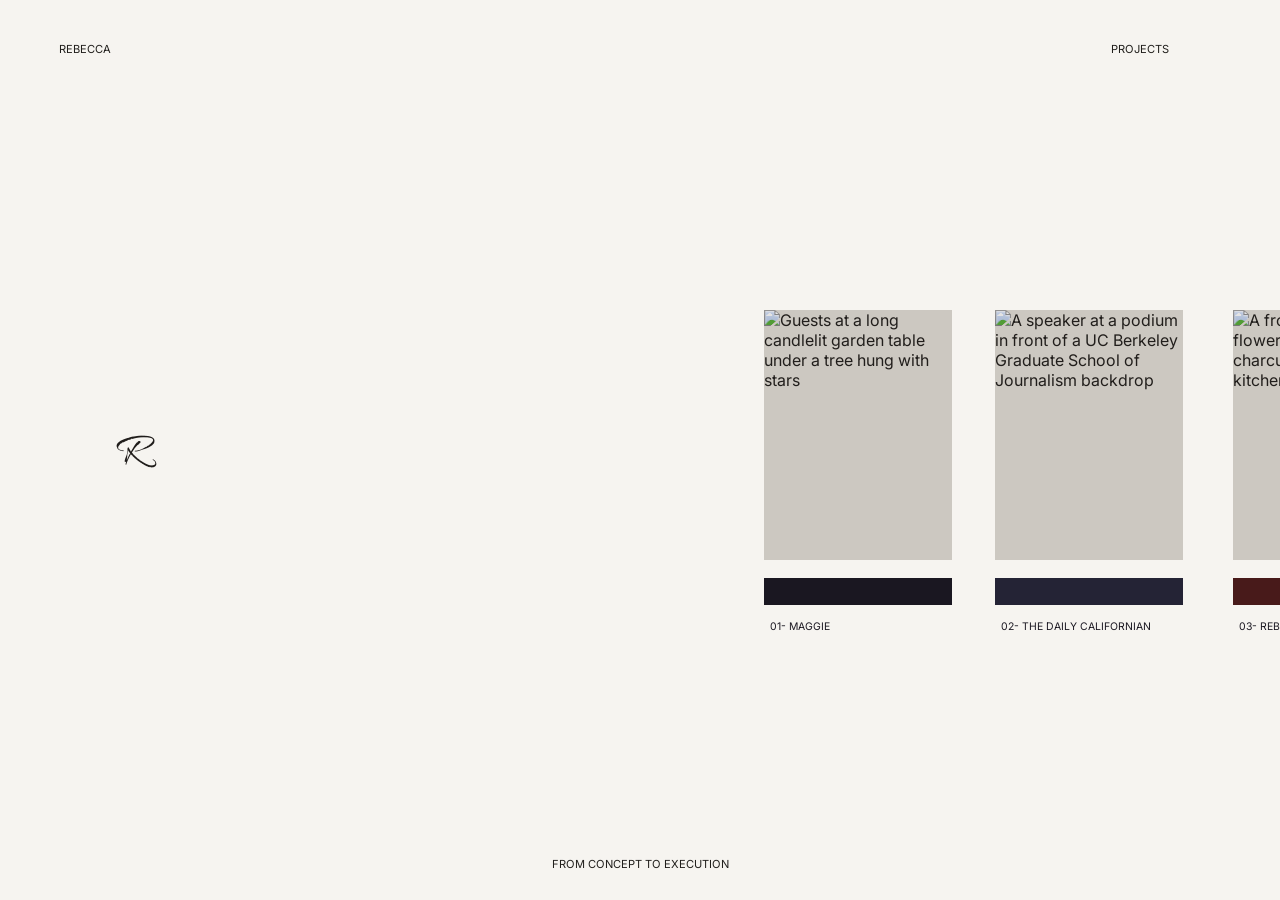
==== index.html @ b8e30552 "Add files via upload" ====
<!doctype html>
<html lang="en">
<head>
  <meta charset="utf-8">
  <meta name="viewport" content="width=device-width, initial-scale=1">
  <title>Rebecca — Events &amp; Experiences</title>
  <meta name="description" content="Rebecca Ding — events and experiences, from concept to execution.">
  <link rel="preconnect" href="https://fonts.googleapis.com">
  <link rel="preconnect" href="https://fonts.gstatic.com" crossorigin>
  <link rel="stylesheet" href="https://fonts.googleapis.com/css2?family=Inter:wght@400&family=Island+Moments&display=swap">
  <link rel="stylesheet" href="/styles.css">
</head>
<body class="landing">

  <header class="header">
    <a class="header__brand" href="/">REBECCA</a>
    <nav aria-label="Main">
      <ul class="header__nav">
        <li><a href="/projects">PROJECTS</a></li>
        <!-- Parked for now (page saved in /Portfolio/parked/about): <li><a href="/about">ABOUT</a></li> -->
        <!-- Parked for now (page saved in /Portfolio/parked/contact): <li><a href="/contact">CONTACT</a></li> -->
      </ul>
    </nav>
  </header>

  <main>
    <h1 class="visually-hidden">Rebecca Ding — selected projects</h1>

    <span class="monogram" aria-hidden="true">R</span>

    <!--
      Every card shares one size (a 3:4 photo frame + colour bar), set in
      styles.css. Photos are pre-cropped to 3:4, so no per-image cropping.
      Per card: --bar (colour bar) and --gap (space before it, in Figma px).
    -->
    <div class="track" tabindex="0" role="region" aria-label="Featured projects. Scroll horizontally.">
      <ol class="track__list">
        <li class="track__item card" style="--bar: var(--maggie);">
          <a class="card__link" href="/projects/maggie" aria-label="Maggie — view project">
            <span class="card__media">
              <img src="/images/projects/maggie/landing.jpg" width="900" height="1200"
                   alt="Guests at a long candlelit garden table under a tree hung with stars">
            </span>
            <span class="card__bar" aria-hidden="true"></span>
            <span class="card__label">01- MAGGIE</span>
          </a>
        </li>
        <li class="track__item card" style="--bar: var(--daily-californian); --gap: 62.87;">
          <a class="card__link" href="/projects/daily-californian" aria-label="The Daily Californian — view project">
            <span class="card__media">
              <img src="/images/projects/daily-californian/landing.jpg" width="900" height="1199"
                   alt="A speaker at a podium in front of a UC Berkeley Graduate School of Journalism backdrop">
            </span>
            <span class="card__bar" aria-hidden="true"></span>
            <span class="card__label">02- THE DAILY CALIFORNIAN</span>
          </a>
        </li>
        <li class="track__item card" style="--bar: var(--rebecca); --gap: 72.6;">
          <a class="card__link" href="/projects/rebecca" aria-label="Rebecca — view project">
            <span class="card__media">
              <img src="/images/projects/rebecca/landing.jpg" width="900" height="1200"
                   alt="A frosted cake, flowers, wine and a charcuterie board on a kitchen counter">
            </span>
            <span class="card__bar" aria-hidden="true"></span>
            <span class="card__label">03- REBECCA</span>
          </a>
        </li>
        <li class="track__item card" style="--bar: var(--fiona); --gap: 72.6;">
          <a class="card__link" href="/projects/fiona" aria-label="Fiona — view project">
            <span class="card__media">
              <img src="/images/projects/fiona/landing.jpg" width="620" height="826"
                   alt="Guests around a candlelit dinner table set with white flowers and wine">
            </span>
            <span class="card__bar" aria-hidden="true"></span>
            <span class="card__label">04- FIONA</span>
          </a>
        </li>
        <li class="track__item track__end" style="--gap: 25.5;">
          <a href="/projects">SCROLL TO EXPLORE</a>
        </li>
      </ol>
    </div>
  </main>

  <p class="statement">FROM CONCEPT TO EXECUTION</p>

  <script src="/landing.js"></script>
</body>
</html>
---- styles.css ----
:root {
  --paper: #f6f4f0;
  --ink: #211f1c;
  --monogram-ink: #1f1c1a;
  --label-ink: #1a1721;
  --muted-text: #5c574f;
  --subtle-overlay: rgba(33, 31, 28, 0.12);

  --maggie: #1a1721;
  --daily-californian: #242335;
  --rebecca: #481a1a;
  --fiona: #2e2419;

  --font-sans: 'Inter', -apple-system, BlinkMacSystemFont, 'Helvetica Neue', Arial, sans-serif;
  --font-script: 'Island Moments', 'Snell Roundhand', 'Apple Chancery', cursive;

  /*
    One Figma pixel. The whole composition scales from the 1728×1117 frame,
    limited by whichever viewport axis is tighter, so proportions match Figma.
  */
  --u: min(100vw / 1728, 100dvh / 1117);
}

*, *::before, *::after { box-sizing: border-box; margin: 0; padding: 0; }
html, body { height: 100%; }
body {
  background: var(--paper);
  color: var(--ink);
  font-family: var(--font-sans);
  font-weight: 400;
  font-synthesis: none;
  -webkit-font-smoothing: antialiased;
}
a { color: inherit; text-decoration: none; }
ol, ul { list-style: none; }
img { display: block; }
:focus-visible { outline: 1px solid currentColor; outline-offset: calc(6 * var(--u)); }

.visually-hidden {
  position: absolute; width: 1px; height: 1px; overflow: hidden;
  clip: rect(0 0 0 0); clip-path: inset(50%); white-space: nowrap;
}

/* ---------- Full-screen, no vertical scrolling ---------- */
.landing {
  position: relative;
  height: 100vh;
  height: 100dvh;
  overflow: hidden;
  overscroll-behavior: none;
}

/* ---------- Header (stationary) ---------- */
.header {
  position: fixed;
  z-index: 3;
  top: calc(58 * var(--u));
  left: calc(80 * var(--u));
  right: calc(150 * var(--u));
  display: flex;
  justify-content: space-between;
  align-items: baseline;
  /* same size as the bottom statement */
  font-size: max(10px, 15 * var(--u));
  line-height: 1.2;
}
.header__nav { display: flex; gap: calc(96 * var(--u)); }
.header a { position: relative; }
.header a::after {
  content: '';
  position: absolute; left: 0; right: 0; bottom: calc(-4 * var(--u));
  height: 1px; background: currentColor;
  transform: scaleX(0); transform-origin: left;
  transition: transform 400ms cubic-bezier(.2, .7, .2, 1);
}
.header a:hover::after { transform: scaleX(1); }

/* ---------- R monogram (stationary, above the track) ---------- */
.monogram {
  position: fixed;
  z-index: 2;
  left: calc(155 * var(--u));
  top: calc(50dvh - 38.5 * var(--u));
  font-family: var(--font-script);
  font-weight: 400;
  font-size: calc(72 * var(--u));
  line-height: 1.15;
  /*
    Difference blending: on the paper background this renders exactly
    #1f1c1a (#f6f4f0 − #d7d8d6), and it turns light over dark photographs
    so the R stays legible as cards pass underneath.
  */
  color: #d7d8d6;
  mix-blend-mode: difference;
  pointer-events: none;
  user-select: none;
}

/* ---------- Horizontal track ---------- */
.track {
  /* size of the project section relative to Figma (1 = 100%) */
  --s: 0.94;
  /* fraction of the Rebecca image visible on load */
  --peek: 0.25;
  position: fixed;
  z-index: 1;
  inset: 0;
  overflow-x: auto;
  overflow-y: hidden;
  overscroll-behavior: contain;
  scrollbar-width: none;
}
.track::-webkit-scrollbar { display: none; }
.track:focus-visible { outline: none; }

.track__list {
  display: flex;
  align-items: flex-start;
  width: max-content;
  height: 100%;
  /* card stack (358 + 26 + 39 + 23 + 18 = 464) sits 31px below centre in Figma */
  padding-top: calc(50dvh - 201 * var(--s) * var(--u));
  /*
    Anchored to the viewport's right edge so exactly --peek of Rebecca (the
    third card) shows at any window size:
    Maggie 269 + gap 62.87 + DC 269 + gap 72.6 = 673.47
  */
  padding-left: calc(100vw - (673.47 + 269 * var(--peek)) * var(--s) * var(--u));
  /*
    Scrolling stops when the last card's (Fiona's) left edge reaches 76% of
    the viewport, so the track stops sooner.
    24vw − (last card 269·s + gap 25.5·s + link ≈ 114)
  */
  padding-right: calc(24vw - 2px - (114 + 294.5 * var(--s)) * var(--u));
}
.track__item + .track__item { margin-left: calc(var(--gap, 63) * var(--s) * var(--u)); }

/* ---------- Project card ---------- */
/* One shared size for every card: Figma's 269px-wide frame at a 3:4 ratio */
.card { width: calc(269 * var(--s) * var(--u)); will-change: opacity; }
.card__link { display: block; }
.card__media {
  position: relative;
  display: block;
  aspect-ratio: 3 / 4;
  overflow: hidden;
  background: #e4e0d8;
}
.card__media img {
  width: 100%;
  height: 100%;
  object-fit: cover;
  border-radius: 0;
}
/* Figma overlay on every photo: #211F1C at 12%, above the image only */
.card__media::after {
  content: '';
  position: absolute;
  inset: 0;
  border-radius: inherit;
  background: var(--subtle-overlay);
  pointer-events: none;
}
.card__bar {
  display: block;
  height: calc(39 * var(--s) * var(--u));
  margin-top: calc(26 * var(--s) * var(--u));
  background: var(--bar);
}
.card__label {
  display: block;
  margin-top: calc(23 * var(--s) * var(--u));
  padding-left: calc(8 * var(--s) * var(--u));
  font-size: max(10px, 15 * var(--s) * var(--u));
  line-height: 1.2;
  color: var(--label-ink);
  white-space: nowrap;
}
.card__link:focus-visible { outline-offset: calc(10 * var(--u)); }

/* ---------- End of track ---------- */
.track__end {
  /* Figma: x 1521, y 559 → 202px below the top of the images */
  padding-top: calc(202 * var(--s) * var(--u));
  font-size: max(9px, 11 * var(--u));
  line-height: 1.2;
  color: var(--muted-text);
  white-space: nowrap;
}
.track__end a:hover { color: var(--ink); }

/* ---------- Bottom statement (stationary) ---------- */
.statement {
  position: fixed;
  z-index: 2;
  left: 0;
  right: 0;
  bottom: calc(39 * var(--u));
  text-align: center;
  font-size: max(10px, 15 * var(--u));
  line-height: 1.2;
  pointer-events: none;
}
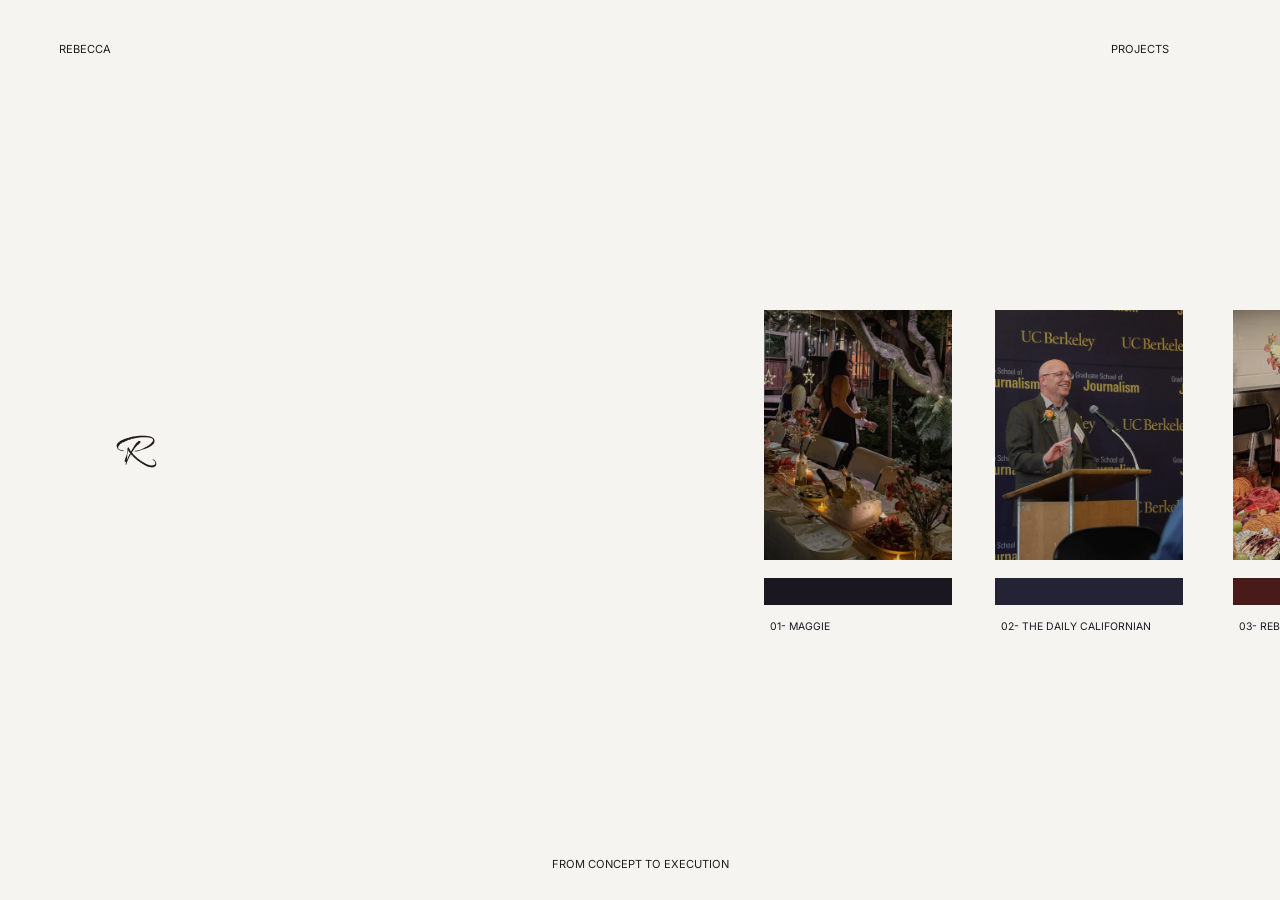
==== commit 85310db7: "Add files via upload" ====
--- a/index.html
+++ b/index.html
@@ -8,7 +8,7 @@
   <link rel="preconnect" href="https://fonts.googleapis.com">
   <link rel="preconnect" href="https://fonts.gstatic.com" crossorigin>
   <link rel="stylesheet" href="https://fonts.googleapis.com/css2?family=Inter:wght@400&family=Island+Moments&display=swap">
-  <link rel="stylesheet" href="/styles.css">
+  <link rel="stylesheet" href="/styles.css?v=mob1">
 </head>
 <body class="landing">
 
@@ -84,6 +84,6 @@
 
   <p class="statement">FROM CONCEPT TO EXECUTION</p>
 
-  <script src="/landing.js"></script>
+  <script src="/landing.js?v=mob1"></script>
 </body>
 </html>
--- a/styles.css
+++ b/styles.css
@@ -201,3 +201,35 @@
   line-height: 1.2;
   pointer-events: none;
 }
+
+/* ==========================================================================
+   Phones (≤ 760px wide): larger cards that swipe sideways, the first one at
+   the left gutter and the next peeking in from the right; the R sits above
+   the cards. Sizes in px / vw.
+   ========================================================================== */
+@media (max-width: 760px) {
+  :root { --card-w: 66vw; }
+  .header { top: 20px; left: 20px; right: 20px; font-size: 12px; }
+
+  .landing .track__list {
+    /* card stack (photo 4:3 + bar + label ≈ 1.66 × width) centred, nudged down for the R */
+    padding-top: calc(50dvh - var(--card-w) * 0.83 + 24px);
+    padding-left: 20px;
+    padding-right: 20px;
+  }
+  .landing .track__item + .track__item { margin-left: 14px; }
+  .landing .card { width: var(--card-w); }
+  .landing .card__bar {
+    height: calc(var(--card-w) * 39 / 269);
+    margin-top: calc(var(--card-w) * 26 / 269);
+  }
+  .landing .card__label { margin-top: 12px; padding-left: 4px; font-size: 12px; }
+  .landing .track__end { padding-top: calc(var(--card-w) * 2 / 3); font-size: 11px; }
+
+  .monogram {
+    left: 20px;
+    top: calc(50dvh - var(--card-w) * 0.83 + 24px - 68px);
+    font-size: 52px;
+  }
+  .statement { bottom: 28px; font-size: 11px; }
+}
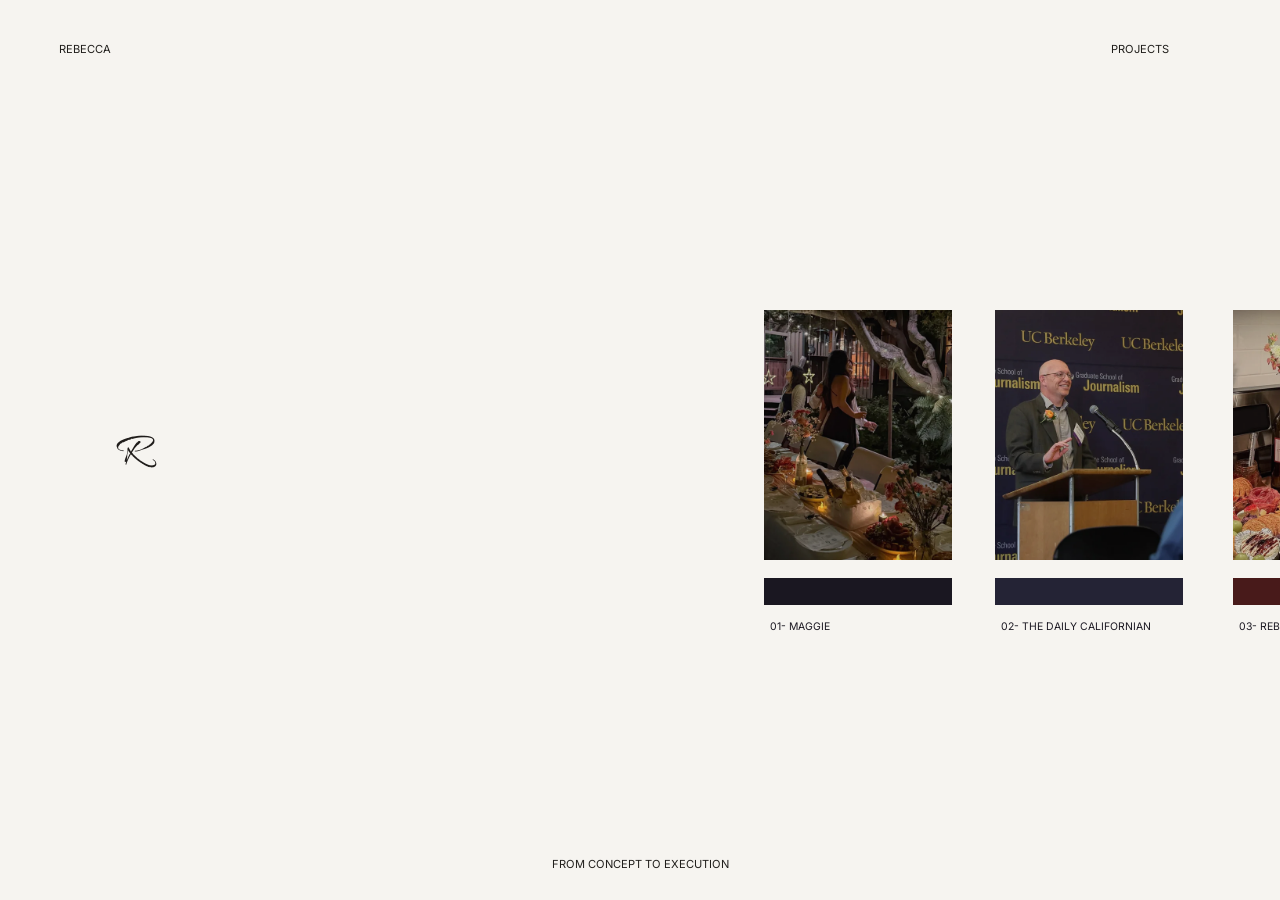
==== commit dff64ecf: "Serve images as responsive WebP with JPG fallback Add WebP versions of every photo in up to six size" ====
--- a/index.html
+++ b/index.html
@@ -5,10 +5,13 @@
   <meta name="viewport" content="width=device-width, initial-scale=1">
   <title>Rebecca — Events &amp; Experiences</title>
   <meta name="description" content="Rebecca Ding — events and experiences, from concept to execution.">
+  <link rel="icon" href="/favicon.svg" type="image/svg+xml">
+  <link rel="icon" href="/favicon-32.png" type="image/png" sizes="32x32">
+  <link rel="apple-touch-icon" href="/apple-touch-icon.png">
   <link rel="preconnect" href="https://fonts.googleapis.com">
   <link rel="preconnect" href="https://fonts.gstatic.com" crossorigin>
   <link rel="stylesheet" href="https://fonts.googleapis.com/css2?family=Inter:wght@400&family=Island+Moments&display=swap">
-  <link rel="stylesheet" href="/styles.css?v=mob1">
+  <link rel="stylesheet" href="/styles.css?v=mob3">
 </head>
 <body class="landing">
 
@@ -38,8 +41,12 @@
         <li class="track__item card" style="--bar: var(--maggie);">
           <a class="card__link" href="/projects/maggie" aria-label="Maggie — view project">
             <span class="card__media">
-              <img src="/images/projects/maggie/landing.jpg" width="900" height="1200"
-                   alt="Guests at a long candlelit garden table under a tree hung with stars">
+              <picture>
+                <source type="image/webp" srcset="/images/projects/maggie/landing-480.webp 480w, /images/projects/maggie/landing-800.webp 800w, /images/projects/maggie/landing-900.webp 900w"
+                        sizes="(max-width: 760px) 66.2vw, 14.7vw">
+                <img src="/images/projects/maggie/landing.jpg" width="900" height="1200"
+                     alt="Guests at a long candlelit garden table under a tree hung with stars">
+              </picture>
             </span>
             <span class="card__bar" aria-hidden="true"></span>
             <span class="card__label">01- MAGGIE</span>
@@ -48,8 +55,12 @@
         <li class="track__item card" style="--bar: var(--daily-californian); --gap: 62.87;">
           <a class="card__link" href="/projects/daily-californian" aria-label="The Daily Californian — view project">
             <span class="card__media">
-              <img src="/images/projects/daily-californian/landing.jpg" width="900" height="1199"
-                   alt="A speaker at a podium in front of a UC Berkeley Graduate School of Journalism backdrop">
+              <picture>
+                <source type="image/webp" srcset="/images/projects/daily-californian/landing-480.webp 480w, /images/projects/daily-californian/landing-800.webp 800w, /images/projects/daily-californian/landing-900.webp 900w"
+                        sizes="(max-width: 760px) 66.2vw, 14.7vw">
+                <img src="/images/projects/daily-californian/landing.jpg" width="900" height="1199"
+                     alt="A speaker at a podium in front of a UC Berkeley Graduate School of Journalism backdrop">
+              </picture>
             </span>
             <span class="card__bar" aria-hidden="true"></span>
             <span class="card__label">02- THE DAILY CALIFORNIAN</span>
@@ -58,8 +69,12 @@
         <li class="track__item card" style="--bar: var(--rebecca); --gap: 72.6;">
           <a class="card__link" href="/projects/rebecca" aria-label="Rebecca — view project">
             <span class="card__media">
-              <img src="/images/projects/rebecca/landing.jpg" width="900" height="1200"
-                   alt="A frosted cake, flowers, wine and a charcuterie board on a kitchen counter">
+              <picture>
+                <source type="image/webp" srcset="/images/projects/rebecca/landing-480.webp 480w, /images/projects/rebecca/landing-800.webp 800w, /images/projects/rebecca/landing-900.webp 900w"
+                        sizes="(max-width: 760px) 66.2vw, 14.7vw">
+                <img src="/images/projects/rebecca/landing.jpg" width="900" height="1200"
+                     alt="A frosted cake, flowers, wine and a charcuterie board on a kitchen counter">
+              </picture>
             </span>
             <span class="card__bar" aria-hidden="true"></span>
             <span class="card__label">03- REBECCA</span>
@@ -68,8 +83,12 @@
         <li class="track__item card" style="--bar: var(--fiona); --gap: 72.6;">
           <a class="card__link" href="/projects/fiona" aria-label="Fiona — view project">
             <span class="card__media">
-              <img src="/images/projects/fiona/landing.jpg" width="620" height="826"
-                   alt="Guests around a candlelit dinner table set with white flowers and wine">
+              <picture>
+                <source type="image/webp" srcset="/images/projects/fiona/landing-480.webp 480w, /images/projects/fiona/landing-620.webp 620w"
+                        sizes="(max-width: 760px) 66.2vw, 14.7vw">
+                <img src="/images/projects/fiona/landing.jpg" width="620" height="826"
+                     alt="Guests around a candlelit dinner table set with white flowers and wine">
+              </picture>
             </span>
             <span class="card__bar" aria-hidden="true"></span>
             <span class="card__label">04- FIONA</span>
@@ -84,6 +103,6 @@
 
   <p class="statement">FROM CONCEPT TO EXECUTION</p>
 
-  <script src="/landing.js?v=mob1"></script>
+  <script src="/landing.js?v=mob2"></script>
 </body>
 </html>
--- a/styles.css
+++ b/styles.css
@@ -34,6 +34,9 @@
 a { color: inherit; text-decoration: none; }
 ol, ul { list-style: none; }
 img { display: block; }
+/* <picture> only chooses the file: sizing rules apply to the img as if it weren't there */
+picture { display: contents; }
+picture > source { display: none; }
 :focus-visible { outline: 1px solid currentColor; outline-offset: calc(6 * var(--u)); }
 
 .visually-hidden {
@@ -127,11 +130,11 @@
   */
   padding-left: calc(100vw - (673.47 + 269 * var(--peek)) * var(--s) * var(--u));
   /*
-    Scrolling stops when the last card's (Fiona's) left edge reaches 76% of
-    the viewport, so the track stops sooner.
-    24vw − (last card 269·s + gap 25.5·s + link ≈ 114)
-  */
-  padding-right: calc(24vw - 2px - (114 + 294.5 * var(--s)) * var(--u));
+    Scrolling stops when the last card's (Fiona's) left edge reaches 55% of
+    the viewport, so it can travel almost to the middle.
+    45vw − (last card 269·s + gap 25.5·s + link ≈ 114)
+  */
+  padding-right: calc(45vw - 2px - (114 + 294.5 * var(--s)) * var(--u));
 }
 .track__item + .track__item { margin-left: calc(var(--gap, 63) * var(--s) * var(--u)); }
 
